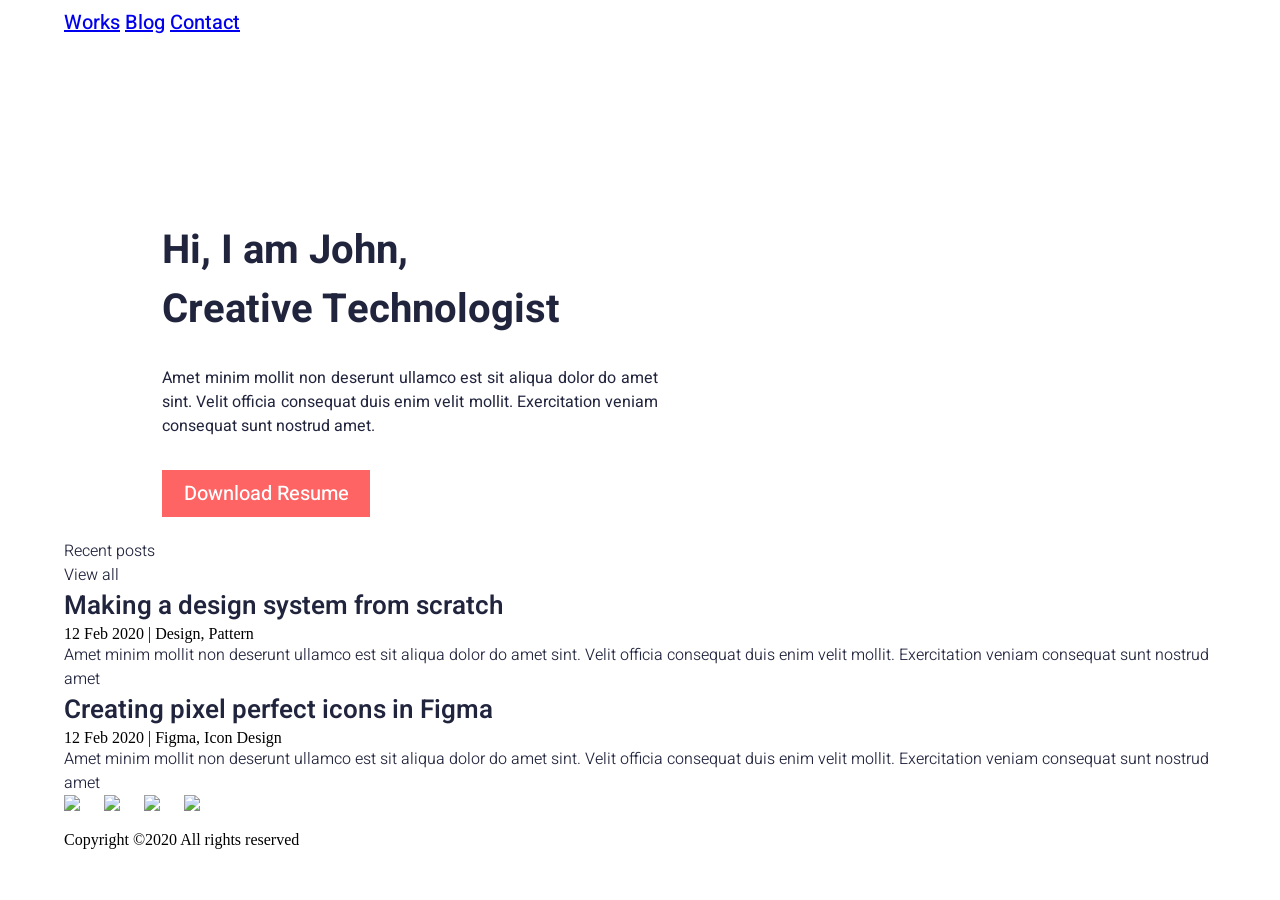
==== index.html @ 73789a57 "Remove Previeous Code Regenerate it." ====
<!DOCTYPE html>
<html>

</head>

<head>
    <meta charset='utf-8'>
    <meta http-equiv='X-UA-Compatible' content='IE=edge'>
    <title> Blog CV</title>
    <meta name='viewport' content='width=device-width, initial-scale=1'>
    <style>
        @import url('https://fonts.googleapis.com/css2?family=Heebo:wght@100..900&display=swap');
    </style>
    <style>
        body {
            width: 1152px;
            margin-inline: auto;
        }
    </style>
    <!-- font style file -->
    <link rel='stylesheet' type='text/css' media='screen' href="font.css">
    <link rel='stylesheet' type='text/css' media='screen' href="nav.css">
    <link rel='stylesheet' type='text/css' media='screen' href="herosection.css">
    <link rel='stylesheet' type='text/css' media='screen' href="recentpost.css">

</head>

<body>
    <!-- Navigation-bar-->
    <nav class="nav-styling heebo-medium">
        <a href="works.html">Works</a>
        <a href="blog.html">Blog</a>
        <a href="works.html">Contact</a>
    </nav>

    <!-- HeroSection -->
    <div id="container">
        <div class="hero-info ">
            <h1 class="hero-title heebo-bold">Hi, I am John, <br>Creative Technologist</h1>
            <p class="hero-detail heebo-regular-400">Amet minim mollit non deserunt ullamco est sit aliqua dolor do amet
                sint. Velit
                officia consequat duis enim velit mollit. Exercitation veniam consequat sunt nostrud amet.</p>
            <div class="hero-link heebo-medium"><a href="#">Download Resume</a></div>
        </div>
        <div class="hero-img">
        </div>
    </div>

    <!-- Recent Posts -->
    <div class="recentpost">
        <div class="recentpoststext">
            <div class="recentpoststext-1 heebo-regular-300">Recent posts</div>
            <div class="recentpoststext-2 heebo-regular-300">View all</div>
        </div>
        <div class="recentposts">
            <div class="recentpost-1">
                <div class="heebo-bold-s26"> Making a design system
                    from scratch</div>
                <div>
                    <!-- duration -->
                    <span> 12 Feb 2020 </span>
                    <!-- | -->
                    <span> | </span>
                    <!-- Design -->
                    <span> Design, Pattern </span>
                </div>
                <div class="heebo-regular-300">Amet minim mollit non deserunt ullamco est sit aliqua dolor do amet sint.
                    Velit officia consequat
                    duis enim velit mollit. Exercitation veniam consequat sunt nostrud amet</div>
            </div>
            <div class="recentpost-2">
                <div class="heebo-bold-s26">Creating pixel perfect icons in Figma</div>
                <div>
                    <!-- duration -->
                    <span> 12 Feb 2020 </span>
                    <!-- | -->
                    <span> | </span>
                    <!-- Design -->
                    <span> Figma, Icon Design </span>
                </div>
                <div class="heebo-regular-300">Amet minim mollit non deserunt ullamco est sit aliqua dolor do amet sint.
                    Velit officia consequat
                    duis enim velit mollit. Exercitation veniam consequat sunt nostrud amet</div>
            </div>
        </div>
    </div>
    </div>

    <footer>
        <div class="icons">
            <span><img src="images/fb.webp"></span>
            <span style="padding-left: 20px;"><img src="images/insta.webp"></span>
            <span style="padding-left: 20px;"><img src="images/twiter.png"></span>
            <span style="padding-left: 20px;"><img src="images/linkedin.webp"></span>
        </div>
        <div class="copyrights">
            <p>Copyright &copy;2020 All rights reserved </p>
        </div>
    </footer>
    <script src='main.js'></script>
</body>

</html>
---- font.css ----
.heebo-regular-400{
  font-family: "Heebo", sans-serif;
  font-optical-sizing: auto;
  font-weight: 400;
  font-style: normal;
  color:#21243D;
  margin: 0px;
  padding: 0px;
  font-size: 16px;
}
.heebo-regular-300{
  font-family: "Heebo", sans-serif;
  font-optical-sizing: auto;
  font-weight: 300;
  font-style: normal;
  color:#21243D;
  margin: 0px;
  padding: 0px;
  
}
.heebo-bold{
  font-family: "Heebo", sans-serif;
  font-weight: 700;
  font-style: normal;
  font-size: 40px;
  color:#21243D
}
.heebo-bold-s26{
  font-family: "Heebo", sans-serif;
  font-weight: 600;
  font-style: normal;
  font-size: 26px;
  color:#21243D
}
.heebo-semibold{
  font-family: "Heebo", sans-serif;
  font-weight: 600;
  font-style: normal;
}
.heebo-medium{
  font-family: "Heebo", sans-serif;
  font-weight: 500;
  font-size: 20px;
  font-style: normal;
  color: #000000;
}
---- herosection.css ----
#container{
    width: 956px;
    height: 345px;
    margin-top: 157px;
    margin-inline: auto;
    display: flex;
    justify-content:space-between
}

#container .hero-info{
    width: 506px;
    height: 295px;
}
/* hero image */
#container .hero-img {
    background-image: url(./images/person.png);
    width: 243px;
    height: 254px;
    background-size: cover;
    background-repeat: no-repeat;
    background-position-y: center;
    border-radius: 50%;
    align-items: end;
}
#container .hero-img img {
    width: 100%;
    height: 100%;
    border-radius: 50%;
    background-size: cover;
}
#container .hero-info {
    display: flex;
    flex-direction: column;
    justify-content:first baseline;
}
#container .hero-info .hero-title {
    
    padding: 0px;
}
#container .hero-info .hero-detail{
    width: 496px;
    height: 66px;
    padding-top: 0px;
    padding-bottom: 0px;
    margin-block: 0px;
    text-align: justify;
    letter-spacing: 0px;
    
}
#container .hero-info .hero-link{
    margin-top: 38px;
    width: 208px;
    height: 47px;
    display: flex;
    justify-content: center;
    align-items: center;
    background-color: #FF6464;
    border-radius: 2p;
    
}
#container .hero-info .hero-link a{
    text-decoration: none;
    color: #ffffff ;
    padding: 10px;  
}
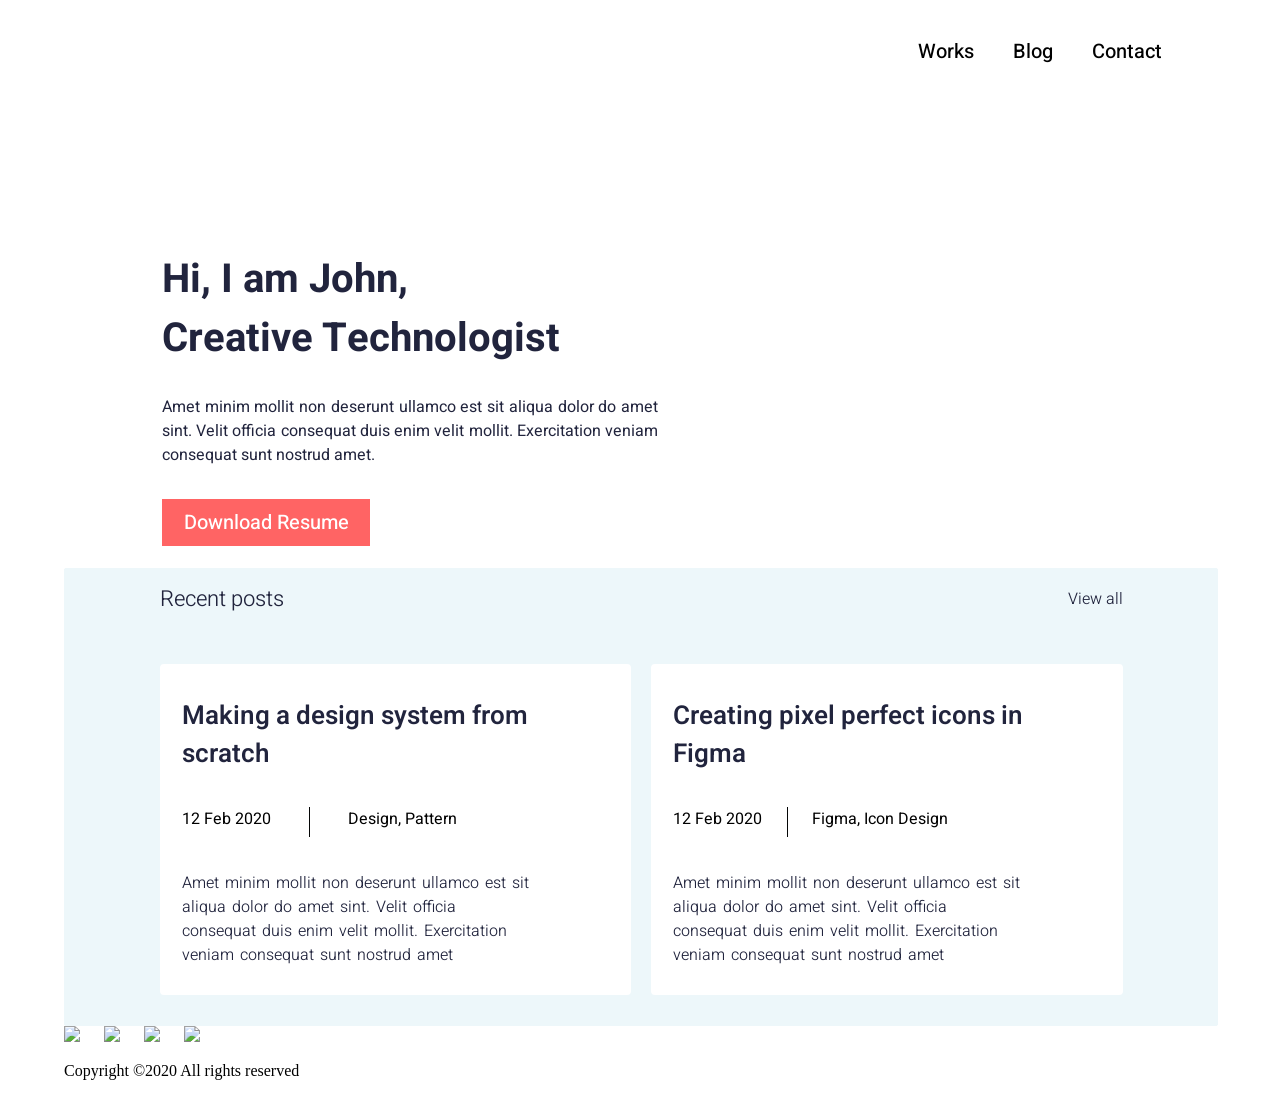
==== commit eaf361d5: "Increase Parent Div height,add class to span," ====
--- a/index.html
+++ b/index.html
@@ -60,7 +60,7 @@
                     <!-- duration -->
                     <span> 12 Feb 2020 </span>
                     <!-- | -->
-                    <span> | </span>
+                    <span class="lineBar"> </span>
                     <!-- Design -->
                     <span> Design, Pattern </span>
                 </div>
@@ -74,7 +74,7 @@
                     <!-- duration -->
                     <span> 12 Feb 2020 </span>
                     <!-- | -->
-                    <span> | </span>
+                    <span class="lineBar"> </span>
                     <!-- Design -->
                     <span> Figma, Icon Design </span>
                 </div>
--- a/nav.css
+++ b/nav.css
@@ -0,0 +1,26 @@
+nav{
+    margin-top: 37px;
+    text-align: right;
+    margin-right: 20px;
+    
+}
+nav a{
+    text-decoration: none;
+    padding-right: 34px;
+    color: black;
+
+}
+/* Mobile Screen */
+@media (max-width: 600px) {
+
+    nav {
+        display: flex;
+        flex-direction: column;
+        align-items:flex-end;
+        gap: 10px;
+    }
+
+    nav a {
+        padding-right: 0;
+    }
+}
--- a/recentpost.css
+++ b/recentpost.css
@@ -0,0 +1,98 @@
+.recentpost{
+    width: 100%;
+    display: grid;
+    grid-template-columns: 1fr;
+    border: 1px solid #EDF7FA;
+    border-radius: 2px;
+    background-color: #EDF7FA;
+    height: 456px;
+
+ 
+}
+/*  recent texts and posts */
+.recentpost > .recentpoststext{
+    height: 65px;
+}
+.recentpoststext, .recentposts{
+    width: 963px;
+}
+.recentpost .recentpoststext, .recentposts{
+    display: flex;
+    margin-inline: auto;
+    gap: 20px;
+    
+}
+/* recent text 1 */
+.recentpost .recentpoststext .recentpoststext-1{
+    line-height: 60px;
+    text-align: left;
+    width: 418px;
+    font-size: 22px;
+}
+/* recent text 2 */
+.recentpost .recentpoststext .recentpoststext-2{
+    flex: content;
+    line-height: 60px;
+    text-align: right;
+    width: 418px;
+    font-size: 16px;
+    justify-self: flex-end;
+}
+/* // Render Posts  */
+.recentpost > .recentposts {
+    display: flex;
+     justify-content: center;
+    gap: 20px;
+    
+
+}
+ /* Render Post each-side */
+.recentpost > .recentposts > .recentpost-1,
+.recentpost > .recentposts > .recentpost-2 {
+    display: flex;
+    flex-direction: column;
+    justify-content:space-between;
+    width: 384px;
+    height: 265px;
+    background-color: #ffffff;
+    border-radius: 4px;
+    flex: content; 
+    padding-inline-start: 22px;
+    padding-inline-end: 15px;
+    padding-block-end: 33px;
+    padding-block-start: 33px;
+    
+}
+.recentpost > .recentposts > .recentpost-1 div:nth-child(1),
+.recentpost > .recentposts > .recentpost-2 div:nth-child(1){
+    width: 374px;
+
+
+}
+.recentpost > .recentposts > .recentpost-1 div:nth-child(2),
+.recentpost > .recentposts > .recentpost-2 div:nth-child(2){
+    width: 275px;
+display: flex;
+justify-content: space-between; 
+align-content:baseline;
+font-family: "Heebo", sans-serif;
+
+}
+.recentpost > .recentposts > .recentpost-1 div:nth-child(3),
+.recentpost > .recentposts > .recentpost-2 div:nth-child(3){
+width: 348px;
+height: 91px;
+font-size: 16px;
+line-height: auto;
+word-spacing: 2px;
+font-family: "Heebo", sans-serif;
+}
+.lineBar{
+    font-size:23px;
+    width: 1px;
+    height: 30px;
+    font-weight: lighter;
+    background-color: rgb(5, 6, 6);
+    padding:auto 0px; 
+}
+
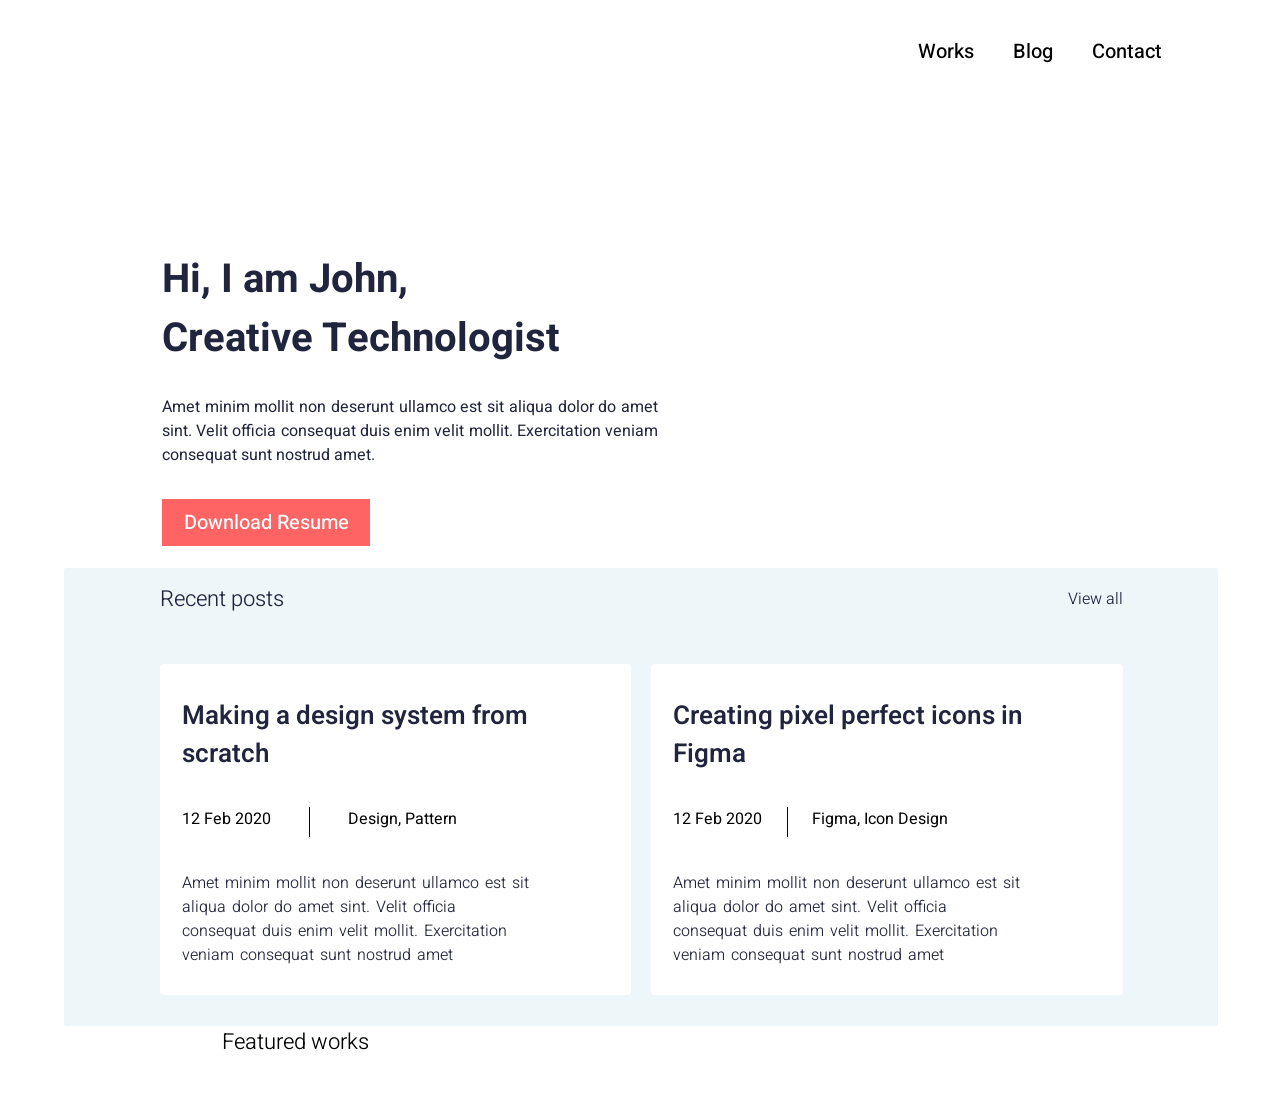
==== commit 926a5002: "Add feature work styling file for feature work UI" ====
--- a/index.html
+++ b/index.html
@@ -22,6 +22,7 @@
     <link rel='stylesheet' type='text/css' media='screen' href="nav.css">
     <link rel='stylesheet' type='text/css' media='screen' href="herosection.css">
     <link rel='stylesheet' type='text/css' media='screen' href="recentpost.css">
+    <link rel='stylesheet' type='text/css' media='screen' href="featurework.css">
 
 </head>
 
@@ -84,9 +85,28 @@
             </div>
         </div>
     </div>
+    <!-- feature -->
+    <div
+        style="display: flex; justify-content: center; width:462px; height:60px;font-family: 'Heebo', sans-serif; font-size: 22px; font-weight: 300;">
+        Featured works
     </div>
 
-    <footer>
+    <!-- Featured Worked Posts -->
+    <div id="featurework">
+        <div class="featurework1">
+            <div class="image">
+
+            </div>
+            <div class="details">
+                <div></div>
+                <div></div>
+                <div></div>
+            </div>
+
+        </div>
+    </div>
+
+    <!-- <footer>
         <div class="icons">
             <span><img src="images/fb.webp"></span>
             <span style="padding-left: 20px;"><img src="images/insta.webp"></span>
@@ -96,7 +116,7 @@
         <div class="copyrights">
             <p>Copyright &copy;2020 All rights reserved </p>
         </div>
-    </footer>
+    </footer> -->
     <script src='main.js'></script>
 </body>
 
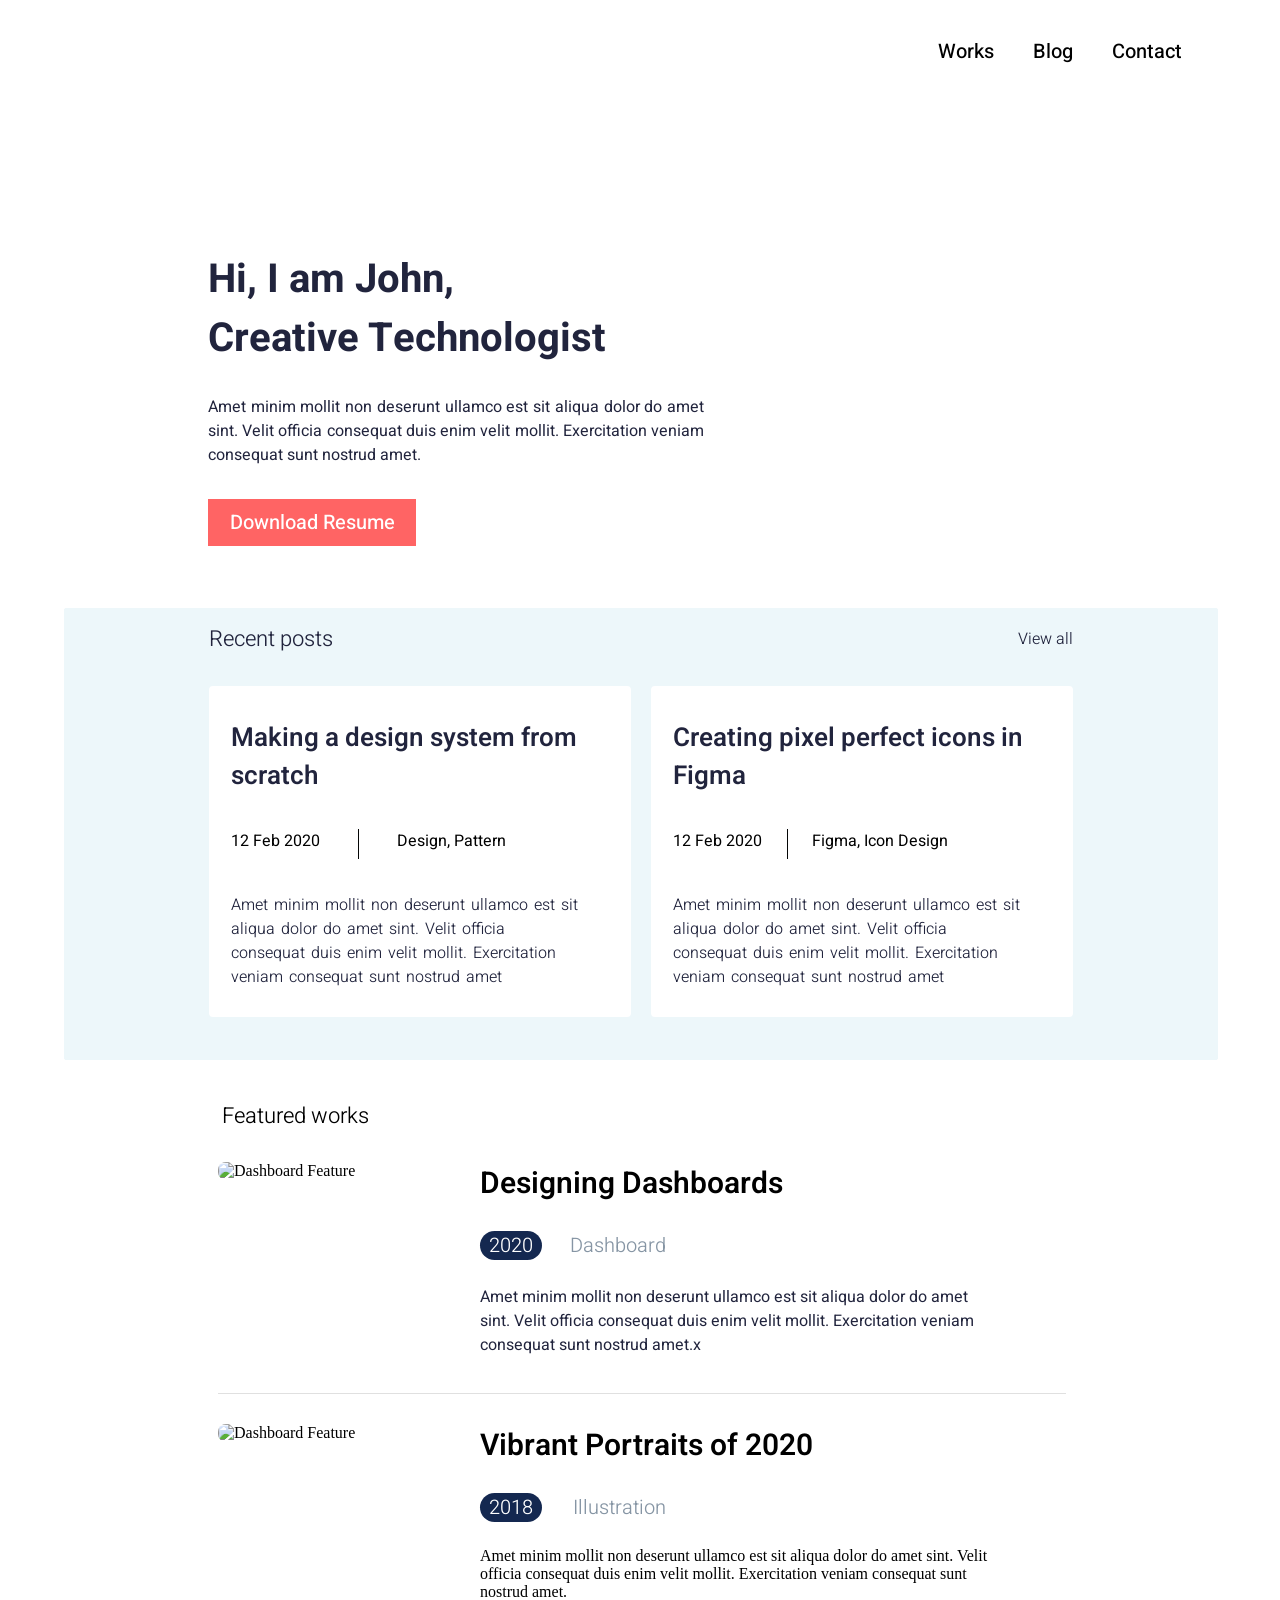
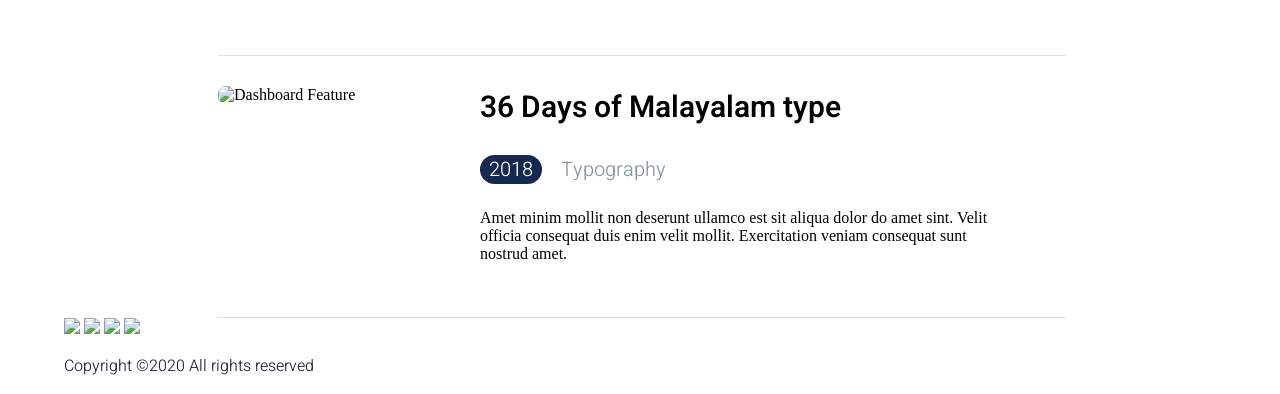
==== commit 91224b83: "Link a footer styling file" ====
--- a/index.html
+++ b/index.html
@@ -23,7 +23,7 @@
     <link rel='stylesheet' type='text/css' media='screen' href="herosection.css">
     <link rel='stylesheet' type='text/css' media='screen' href="recentpost.css">
     <link rel='stylesheet' type='text/css' media='screen' href="featurework.css">
-
+    <link rel='stylesheet' type='text/css' media='screen' href="footer.css">
 </head>
 
 <body>
@@ -87,36 +87,93 @@
     </div>
     <!-- feature -->
     <div
-        style="display: flex; justify-content: center; width:462px; height:60px;font-family: 'Heebo', sans-serif; font-size: 22px; font-weight: 300;">
+        style="display: flex; justify-content: center; width:462px;font-family: 'Heebo', sans-serif; font-size: 22px; font-weight: 300;">
         Featured works
     </div>
 
     <!-- Featured Worked Posts -->
-    <div id="featurework">
+    <!-- POST 1 -->
+    <div class="featurework">
         <div class="featurework1">
             <div class="image">
-
+                <div>
+                    <img src="./images/fe_work_1.png" alt="Dashboard Feature" />
+                </div>
             </div>
             <div class="details">
-                <div></div>
-                <div></div>
-                <div></div>
+                <div class="heebo-semibold">Designing Dashboards</div>
+                <div>
+                    <span>2020</span>
+                    <span>Dashboard</span>
+                </div>
+                <div>
+                    <p class="heebo-regular-400">
+                        Amet minim mollit non deserunt ullamco est sit aliqua dolor do amet sint. Velit officia
+                        consequat duis enim velit mollit. Exercitation veniam consequat sunt nostrud amet.x</p>
+                </div>
             </div>
-
         </div>
     </div>
 
-    <!-- <footer>
-        <div class="icons">
-            <span><img src="images/fb.webp"></span>
-            <span style="padding-left: 20px;"><img src="images/insta.webp"></span>
-            <span style="padding-left: 20px;"><img src="images/twiter.png"></span>
-            <span style="padding-left: 20px;"><img src="images/linkedin.webp"></span>
+    <!-- POST 2 -->
+    <div class="featurework">
+        <div class="featurework1">
+            <div class="image">
+                <div>
+                    <img src="./images/fe_work_2.png" alt="Dashboard Feature" />
+                </div>
+            </div>
+            <div class="details">
+                <div class="heebo-semibold">Vibrant Portraits of 2020</div>
+                <div>
+                    <span>2018</span>
+                    <span>Illustration</span>
+                </div>
+                <div>
+                    <p class=".heebo-regular-400">
+                        Amet minim mollit non deserunt ullamco est sit aliqua dolor do amet sint. Velit officia
+                        consequat duis enim velit mollit. Exercitation veniam consequat sunt nostrud amet.</p>
+                </div>
+            </div>
         </div>
-        <div class="copyrights">
-            <p>Copyright &copy;2020 All rights reserved </p>
+    </div>
+    <!-- POST 3 -->
+    <div class="featurework">
+        <div class="featurework1">
+            <div class="image">
+                <div>
+                    <img src="./images/fe_work_3.png" alt="Dashboard Feature" />
+                </div>
+            </div>
+            <div class="details">
+                <div class="heebo-semibold">36 Days of Malayalam type</div>
+                <div>
+                    <span>2018</span>
+                    <span>Typography</span>
+                </div>
+                <div>
+                    <p class=".heebo-regular-400">
+                        Amet minim mollit non deserunt ullamco est sit aliqua dolor do amet sint. Velit officia
+                        consequat duis enim velit mollit. Exercitation veniam consequat sunt nostrud amet. </p>
+                </div>
+            </div>
         </div>
-    </footer> -->
+    </div>
+
+
+    <footer>
+        <div>
+            <div class="icons">
+                <span><img src="images/fb.png"></span>
+                <span><img src="images/insta.webp"></span>
+                <span><img src="images/twiter.png"></span>
+                <span><img src="images/linkedin.webp"></span>
+            </div>
+            <div class="copyrights heebo-regular-300">
+                <p>Copyright &copy;2020 All rights reserved </p>
+            </div>
+        </div>
+    </footer>
     <script src='main.js'></script>
 </body>
 
--- a/nav.css
+++ b/nav.css
@@ -1,7 +1,7 @@
 nav{
     margin-top: 37px;
     text-align: right;
-    margin-right: 20px;
+   
     
 }
 nav a{
--- a/herosection.css
+++ b/herosection.css
@@ -1,5 +1,5 @@
 #container{
-    width: 956px;
+    width: 864px;
     height: 345px;
     margin-top: 157px;
     margin-inline: auto;
--- a/recentpost.css
+++ b/recentpost.css
@@ -1,20 +1,20 @@
 .recentpost{
     width: 100%;
     display: grid;
-    grid-template-columns: 1fr;
     border: 1px solid #EDF7FA;
     border-radius: 2px;
     background-color: #EDF7FA;
-    height: 456px;
+    height: 450px;
+    margin-block: 40px;
 
  
 }
 /*  recent texts and posts */
 .recentpost > .recentpoststext{
-    height: 65px;
+    height: 35px;
 }
 .recentpoststext, .recentposts{
-    width: 963px;
+    width: 864px;
 }
 .recentpost .recentpoststext, .recentposts{
     display: flex;
--- a/featurework.css
+++ b/featurework.css
@@ -0,0 +1,73 @@
+.featurework{
+    width: 1156px;
+    height: 100%;
+    display: flex;
+    justify-content:center;
+    
+}
+.featurework1{
+    display: grid;
+    grid-template-columns: 244px 595px;
+    justify-content: space-between;
+    gap: 18px;
+    width: 848px;
+    height:max-content;
+    padding-bottom: 30px;
+    padding-top: 30px;
+    border-bottom: 1px solid #E0E0E0;
+    
+}
+.featurework1 .image div{
+    width: 246px;
+    height: 201px;
+}
+.featurework1 .image div img{
+    width: 100%;
+    height: 100%;
+     border-radius: 8px;
+}
+.featurework1 .details{
+    display: flex;
+    flex-direction: column;
+    /* justify-content: space-between; */
+    height: 201px;
+    gap: 25px;
+}
+.featurework1 .details div:nth-child(1){
+    font-size: 30px;
+}
+.featurework1 .details div:nth-child(2){
+    width: 186px;
+    display: flex;
+    flex-direction: row;
+    justify-content: space-between;
+    justify-items: center;
+}
+.featurework1 .details div:nth-child(2) span:nth-child(1){
+    font-size: 20px;
+    line-height: auto;
+    font-family: "Heebo", sans-serif;
+    font-weight:300;
+    background-color: #142850;
+    color: #ffffff;
+    width: 62px;
+    height: 25px;
+    text-align: center;
+    border-radius: 20px;
+    padding-bottom: 4px;
+}
+.featurework1 .details div:nth-child(2) span:nth-child(2){
+    font-size: 20px;
+    line-height: auto;
+    font-family: "Heebo", sans-serif;
+    font-weight:300;
+    color: #8695A4;
+}
+.featurework1 .details div:nth-child(3) p{
+    
+    width: 508px;
+    height: 60px;
+    margin: 0px;
+    padding: 0px;
+}
+
